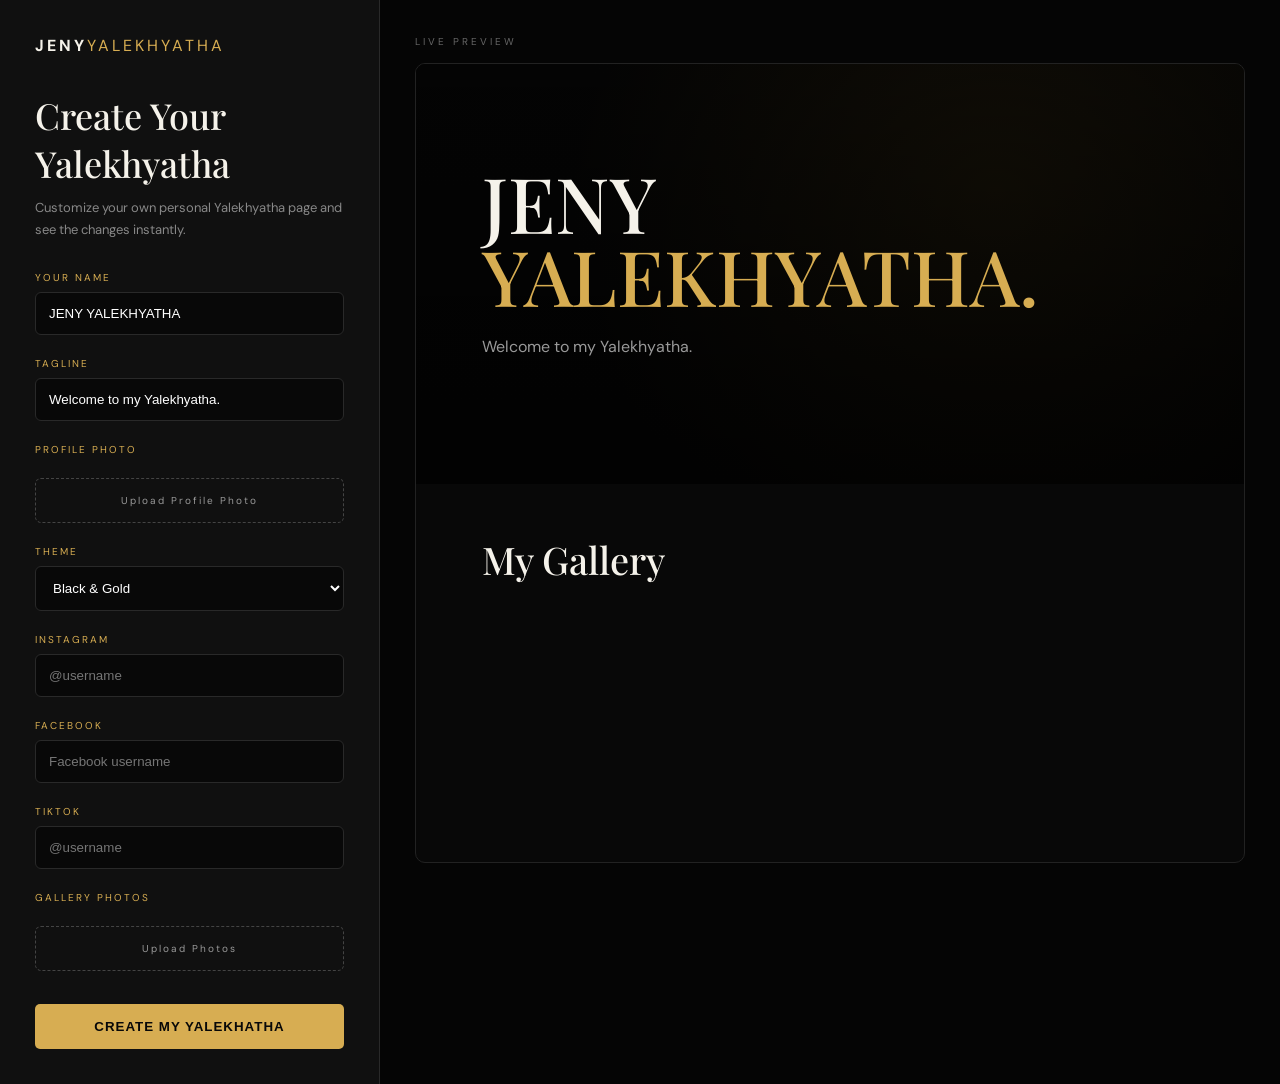
==== customizer.html @ cae32279 "Create customizer.html" ====
<!DOCTYPE html>
<html lang="en">
<head>
<meta charset="UTF-8">
<meta name="viewport" content="width=device-width, initial-scale=1.0">

<title>Yalekhyatha Customizer</title>

<style>
@import url('https://fonts.googleapis.com/css2?family=DM+Sans:wght@400;500;700&family=Playfair+Display:wght@500;600&display=swap');

* {
    box-sizing: border-box;
    margin: 0;
    padding: 0;
}

body {
    background: #080808;
    color: #f5f2ea;
    font-family: "DM Sans", sans-serif;
}

.app {
    display: grid;
    grid-template-columns: 380px 1fr;
    min-height: 100vh;
}

/* =========================
   CUSTOMIZER
========================= */

.controls {
    background: #101010;
    border-right: 1px solid #292929;
    padding: 35px;
    overflow-y: auto;
}

.logo {
    font-weight: 700;
    letter-spacing: 3px;
    margin-bottom: 35px;
}

.logo span {
    color: #d7ad52;
    font-weight: 400;
}

h1 {
    font: 500 36px "Playfair Display", serif;
    margin-bottom: 10px;
}

.subtitle {
    color: #888;
    font-size: 13px;
    line-height: 1.7;
    margin-bottom: 30px;
}

label {
    display: block;
    color: #d7ad52;
    font-size: 10px;
    letter-spacing: 2px;
    margin-bottom: 8px;
    margin-top: 22px;
}

input,
select {
    width: 100%;
    padding: 13px;
    background: #080808;
    border: 1px solid #292929;
    color: white;
    border-radius: 6px;
    outline: none;
}

input:focus,
select:focus {
    border-color: #d7ad52;
}

.upload {
    display: block;
    border: 1px dashed #444;
    padding: 15px;
    text-align: center;
    color: #999;
    cursor: pointer;
    border-radius: 6px;
    transition: .2s;
}

.upload:hover {
    border-color: #d7ad52;
    color: #d7ad52;
}

input[type="file"] {
    display: none;
}

button {
    width: 100%;
    margin-top: 25px;
    padding: 15px;
    border: 0;
    background: #d7ad52;
    color: #080808;
    font-weight: 700;
    letter-spacing: 1px;
    cursor: pointer;
    border-radius: 5px;
    transition: .2s;
}

button:hover {
    background: #f2d68e;
    transform: translateY(-2px);
}

/* =========================
   PREVIEW
========================= */

.preview-area {
    padding: 35px;
    background: #050505;
}

.preview-label {
    color: #666;
    font-size: 10px;
    letter-spacing: 3px;
    margin-bottom: 15px;
}

.preview {
    min-height: calc(100vh - 100px);
    border: 1px solid #222;
    border-radius: 10px;
    overflow: hidden;
    background: #080808;
}

.preview-hero {
    min-height: 420px;
    padding: 70px 8%;
    display: flex;
    flex-direction: column;
    justify-content: center;
    background:
        linear-gradient(rgba(0,0,0,.55),rgba(0,0,0,.8)),
        radial-gradient(circle at 70% 30%, #241d0d, #080808 65%);
}

.profile {
    width: 90px;
    height: 90px;
    border-radius: 50%;
    object-fit: cover;
    border: 2px solid #d7ad52;
    margin-bottom: 25px;
    display: none;
}

.preview-hero h2 {
    font: 500 clamp(45px,6vw,80px)/.95 "Playfair Display", serif;
}

.preview-hero h2 span {
    color: #d7ad52;
}

.preview-hero p {
    color: #999;
    margin: 25px 0;
}

.socials {
    display: flex;
    gap: 10px;
    flex-wrap: wrap;
}

.socials a {
    padding: 11px 17px;
    background: #d7ad52;
    color: #080808;
    text-decoration: none;
    font-size: 11px;
    font-weight: 700;
}

.gallery {
    padding: 50px 8%;
}

.gallery h3 {
    font: 500 38px "Playfair Display", serif;
    margin-bottom: 25px;
}

.photos {
    display: grid;
    grid-template-columns: repeat(3,1fr);
    gap: 12px;
}

.photos img {
    width: 100%;
    height: 220px;
    object-fit: cover;
    border-radius: 4px;
}

/* =========================
   MOBILE
========================= */

@media(max-width:850px) {

    .app {
        grid-template-columns: 1fr;
    }

    .controls {
        border-right: 0;
        border-bottom: 1px solid #292929;
    }

    .preview-area {
        padding: 15px;
    }

    .preview {
        min-height: 600px;
    }

    .photos {
        grid-template-columns: 1fr 1fr;
    }
}
</style>
</head>

<body>

<div class="app">

<!-- =========================
     CONTROLS
========================= -->

<section class="controls">

    <div class="logo">
        JENY<span>YALEKHYATHA</span>
    </div>

    <h1>Create Your Yalekhyatha</h1>

    <p class="subtitle">
        Customize your own personal Yalekhyatha page
        and see the changes instantly.
    </p>

    <label>YOUR NAME</label>
    <input
        id="nameInput"
        type="text"
        placeholder="Your Name"
        value="JENY YALEKHYATHA"
    >

    <label>TAGLINE</label>
    <input
        id="taglineInput"
        type="text"
        placeholder="Your tagline"
        value="Welcome to my Yalekhyatha."
    >

    <label>PROFILE PHOTO</label>

    <label class="upload">
        Upload Profile Photo
        <input
            id="profileInput"
            type="file"
            accept="image/*"
        >
    </label>

    <label>THEME</label>

    <select id="themeInput">
        <option value="gold">Black & Gold</option>
        <option value="blue">Black & Blue</option>
        <option value="red">Black & Red</option>
        <option value="purple">Black & Purple</option>
        <option value="green">Black & Green</option>
    </select>

    <label>INSTAGRAM</label>
    <input
        id="instagramInput"
        type="text"
        placeholder="@username"
    >

    <label>FACEBOOK</label>
    <input
        id="facebookInput"
        type="text"
        placeholder="Facebook username"
    >

    <label>TIKTOK</label>
    <input
        id="tiktokInput"
        type="text"
        placeholder="@username"
    >

    <label>GALLERY PHOTOS</label>

    <label class="upload">
        Upload Photos
        <input
            id="galleryInput"
            type="file"
            accept="image/*"
            multiple
        >
    </label>

    <button onclick="downloadPage()">
        CREATE MY YALEKHATHA
    </button>

</section>


<!-- =========================
     PREVIEW
========================= -->

<section class="preview-area">

    <div class="preview-label">
        LIVE PREVIEW
    </div>

    <div class="preview">

        <div class="preview-hero">

            <img
                id="profilePreview"
                class="profile"
                src=""
                alt=""
            >

            <h2 id="namePreview">
                JENY <span>YALEKHATHA.</span>
            </h2>

            <p id="taglinePreview">
                Welcome to my Yalekhyatha.
            </p>

            <div class="socials" id="socialPreview"></div>

        </div>

        <div class="gallery">

            <h3>My Gallery</h3>

            <div
                class="photos"
                id="galleryPreview"
            ></div>

        </div>

    </div>

</section>

</div>


<script>

const nameInput =
    document.getElementById("nameInput");

const taglineInput =
    document.getElementById("taglineInput");

const themeInput =
    document.getElementById("themeInput");

const instagramInput =
    document.getElementById("instagramInput");

const facebookInput =
    document.getElementById("facebookInput");

const tiktokInput =
    document.getElementById("tiktokInput");

const profileInput =
    document.getElementById("profileInput");

const galleryInput =
    document.getElementById("galleryInput");

const namePreview =
    document.getElementById("namePreview");

const taglinePreview =
    document.getElementById("taglinePreview");

const socialPreview =
    document.getElementById("socialPreview");

const profilePreview =
    document.getElementById("profilePreview");

const galleryPreview =
    document.getElementById("galleryPreview");


/* =========================
   LIVE TEXT
========================= */

nameInput.addEventListener("input", updatePreview);
taglineInput.addEventListener("input", updatePreview);
instagramInput.addEventListener("input", updatePreview);
facebookInput.addEventListener("input", updatePreview);
tiktokInput.addEventListener("input", updatePreview);
themeInput.addEventListener("change", updatePreview);


function updatePreview() {

    const name =
        nameInput.value || "YOUR NAME";

    const words =
        name.trim().split(" ");

    if (words.length > 1) {

        const first =
            words.slice(0,-1).join(" ");

        const last =
            words[words.length - 1];

        namePreview.innerHTML =
            first + " <span>" +
            last +
            ".</span>";

    } else {

        namePreview.innerHTML =
            name + "<span>.</span>";
    }

    taglinePreview.textContent =
        taglineInput.value;

    updateSocials();

    updateTheme();
}


/* =========================
   SOCIAL LINKS
========================= */

function updateSocials() {

    socialPreview.innerHTML = "";

    if (instagramInput.value) {

        socialPreview.innerHTML +=
            `<a href="#">
                Instagram
            </a>`;
    }

    if (facebookInput.value) {

        socialPreview.innerHTML +=
            `<a href="#">
                Facebook
            </a>`;
    }

    if (tiktokInput.value) {

        socialPreview.innerHTML +=
            `<a href="#">
                TikTok
            </a>`;
    }
}


/* =========================
   PROFILE IMAGE
========================= */

profileInput.addEventListener("change", function() {

    const file = this.files[0];

    if (!file) return;

    const reader =
        new FileReader();

    reader.onload = function(e) {

        profilePreview.src =
            e.target.result;

        profilePreview.style.display =
            "block";
    };

    reader.readAsDataURL(file);

});


/* =========================
   GALLERY
========================= */

galleryInput.addEventListener("change", function() {

    galleryPreview.innerHTML = "";

    const files =
        Array.from(this.files);

    files.forEach(file => {

        const reader =
            new FileReader();

        reader.onload = function(e) {

            const img =
                document.createElement("img");

            img.src =
                e.target.result;

            galleryPreview.appendChild(img);
        };

        reader.readAsDataURL(file);

    });

});


/* =========================
   THEMES
========================= */

function updateTheme() {

    const theme =
        themeInput.value;

    let color = "#d7ad52";

    if (theme === "blue")
        color = "#5ab7ff";

    if (theme === "red")
        color = "#ff5555";

    if (theme === "purple")
        color = "#b66cff";

    if (theme === "green")
        color = "#64c77b";

    document.documentElement.style
        .setProperty("--theme", color);

    document.querySelectorAll(
        ".preview-hero h2 span, .preview-hero .socials a"
    ).forEach(el => {

        if (el.tagName === "SPAN")
            el.style.color = color;

        else
            el.style.background = color;

    });

    profilePreview.style.borderColor =
        color;
}


/* =========================
   DOWNLOAD
========================= */

function downloadPage() {

    const name =
        nameInput.value || "My Yalekhyatha";

    const html = `
<!DOCTYPE html>

<html>

<head>

<meta charset="UTF-8">

<meta name="viewport"
content="width=device-width, initial-scale=1.0">

<title>${name}</title>

<style>

body {
    margin:0;
    background:#080808;
    color:#f5f2ea;
    font-family:Arial,sans-serif;
}

.hero {
    min-height:70vh;
    padding:10%;
    display:flex;
    flex-direction:column;
    justify-content:center;
}

h1 {
    font-size:70px;
}

span {
    color:#d7ad52;
}

.gallery {
    padding:10%;
}

img {
    max-width:100%;
}

</style>

</head>

<body>

<section class="hero">

<h1>
${name}
</h1>

<p>
${taglineInput.value}
</p>

</section>

<section class="gallery">

<h2>
My Gallery
</h2>

</section>

</body>

</html>
`;

    const blob =
        new Blob(
            [html],
            {type:"text/html"}
        );

    const url =
        URL.createObjectURL(blob);

    const a =
        document.createElement("a");

    a.href = url;

    a.download =
        "my-yalekhyatha.html";

    a.click();

    URL.revokeObjectURL(url);
}


/* INITIAL */

updatePreview();

</script>

</body>
</html>
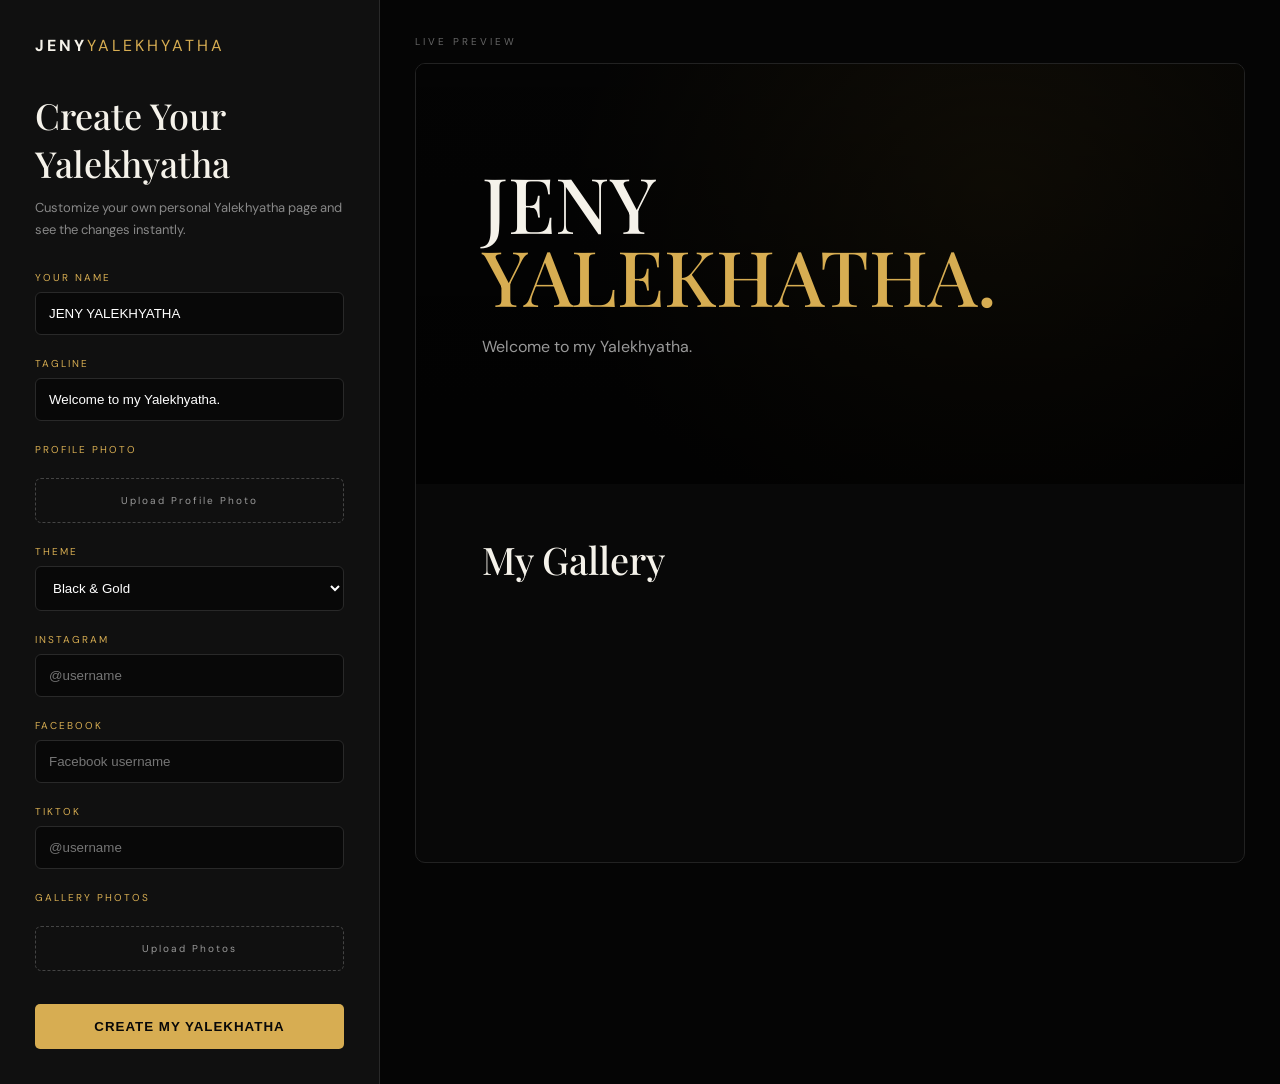
==== commit 6be9b3d7: "Fix themeInput select element syntax" ====
--- a/customizer.html
+++ b/customizer.html
@@ -300,7 +300,7 @@
 
     <label>THEME</label>
 
-    <select id="themeInput">
+    <select id="themeInput (option)">
         <option value="gold">Black & Gold</option>
         <option value="blue">Black & Blue</option>
         <option value="red">Black & Red</option>
@@ -744,4 +744,4 @@
 </script>
 
 </body>
-</html>+</html>
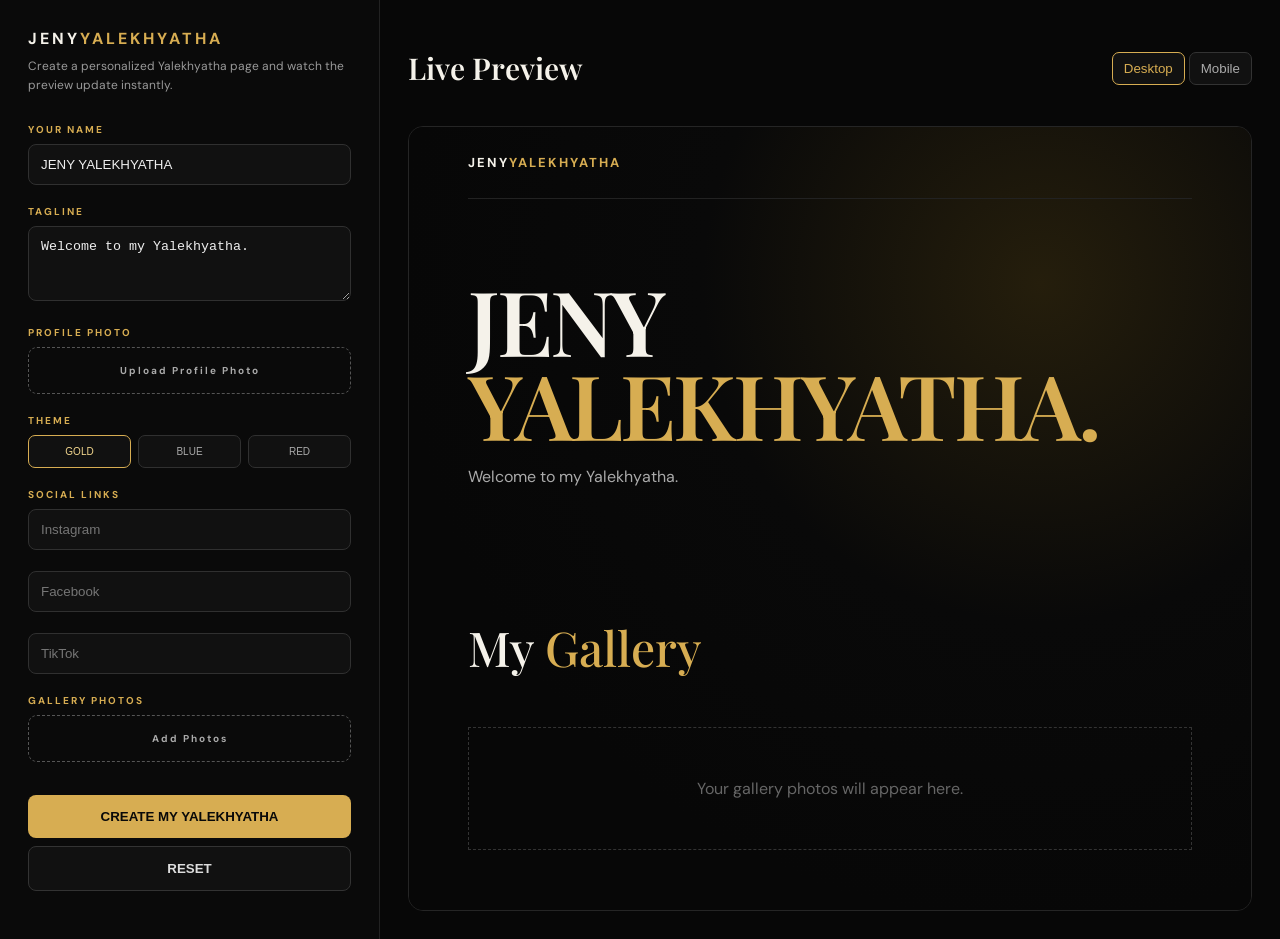
==== commit c1f287ab: "Refactor customizer.html for improved structure" ====
--- a/customizer.html
+++ b/customizer.html
@@ -1,747 +1,25 @@
-<!DOCTYPE html>
+<!doctype html>
 <html lang="en">
 <head>
-<meta charset="UTF-8">
-<meta name="viewport" content="width=device-width, initial-scale=1.0">
-
-<title>Yalekhyatha Customizer</title>
-
+<meta charset="utf-8"><meta name="viewport" content="width=device-width,initial-scale=1">
+<title>Yalekhyatha Creator</title>
 <style>
-@import url('https://fonts.googleapis.com/css2?family=DM+Sans:wght@400;500;700&family=Playfair+Display:wght@500;600&display=swap');
-
-* {
-    box-sizing: border-box;
-    margin: 0;
-    padding: 0;
-}
-
-body {
-    background: #080808;
-    color: #f5f2ea;
-    font-family: "DM Sans", sans-serif;
-}
-
-.app {
-    display: grid;
-    grid-template-columns: 380px 1fr;
-    min-height: 100vh;
-}
-
-/* =========================
-   CUSTOMIZER
-========================= */
-
-.controls {
-    background: #101010;
-    border-right: 1px solid #292929;
-    padding: 35px;
-    overflow-y: auto;
-}
-
-.logo {
-    font-weight: 700;
-    letter-spacing: 3px;
-    margin-bottom: 35px;
-}
-
-.logo span {
-    color: #d7ad52;
-    font-weight: 400;
-}
-
-h1 {
-    font: 500 36px "Playfair Display", serif;
-    margin-bottom: 10px;
-}
-
-.subtitle {
-    color: #888;
-    font-size: 13px;
-    line-height: 1.7;
-    margin-bottom: 30px;
-}
-
-label {
-    display: block;
-    color: #d7ad52;
-    font-size: 10px;
-    letter-spacing: 2px;
-    margin-bottom: 8px;
-    margin-top: 22px;
-}
-
-input,
-select {
-    width: 100%;
-    padding: 13px;
-    background: #080808;
-    border: 1px solid #292929;
-    color: white;
-    border-radius: 6px;
-    outline: none;
-}
-
-input:focus,
-select:focus {
-    border-color: #d7ad52;
-}
-
-.upload {
-    display: block;
-    border: 1px dashed #444;
-    padding: 15px;
-    text-align: center;
-    color: #999;
-    cursor: pointer;
-    border-radius: 6px;
-    transition: .2s;
-}
-
-.upload:hover {
-    border-color: #d7ad52;
-    color: #d7ad52;
-}
-
-input[type="file"] {
-    display: none;
-}
-
-button {
-    width: 100%;
-    margin-top: 25px;
-    padding: 15px;
-    border: 0;
-    background: #d7ad52;
-    color: #080808;
-    font-weight: 700;
-    letter-spacing: 1px;
-    cursor: pointer;
-    border-radius: 5px;
-    transition: .2s;
-}
-
-button:hover {
-    background: #f2d68e;
-    transform: translateY(-2px);
-}
-
-/* =========================
-   PREVIEW
-========================= */
-
-.preview-area {
-    padding: 35px;
-    background: #050505;
-}
-
-.preview-label {
-    color: #666;
-    font-size: 10px;
-    letter-spacing: 3px;
-    margin-bottom: 15px;
-}
-
-.preview {
-    min-height: calc(100vh - 100px);
-    border: 1px solid #222;
-    border-radius: 10px;
-    overflow: hidden;
-    background: #080808;
-}
-
-.preview-hero {
-    min-height: 420px;
-    padding: 70px 8%;
-    display: flex;
-    flex-direction: column;
-    justify-content: center;
-    background:
-        linear-gradient(rgba(0,0,0,.55),rgba(0,0,0,.8)),
-        radial-gradient(circle at 70% 30%, #241d0d, #080808 65%);
-}
-
-.profile {
-    width: 90px;
-    height: 90px;
-    border-radius: 50%;
-    object-fit: cover;
-    border: 2px solid #d7ad52;
-    margin-bottom: 25px;
-    display: none;
-}
-
-.preview-hero h2 {
-    font: 500 clamp(45px,6vw,80px)/.95 "Playfair Display", serif;
-}
-
-.preview-hero h2 span {
-    color: #d7ad52;
-}
-
-.preview-hero p {
-    color: #999;
-    margin: 25px 0;
-}
-
-.socials {
-    display: flex;
-    gap: 10px;
-    flex-wrap: wrap;
-}
-
-.socials a {
-    padding: 11px 17px;
-    background: #d7ad52;
-    color: #080808;
-    text-decoration: none;
-    font-size: 11px;
-    font-weight: 700;
-}
-
-.gallery {
-    padding: 50px 8%;
-}
-
-.gallery h3 {
-    font: 500 38px "Playfair Display", serif;
-    margin-bottom: 25px;
-}
-
-.photos {
-    display: grid;
-    grid-template-columns: repeat(3,1fr);
-    gap: 12px;
-}
-
-.photos img {
-    width: 100%;
-    height: 220px;
-    object-fit: cover;
-    border-radius: 4px;
-}
-
-/* =========================
-   MOBILE
-========================= */
-
-@media(max-width:850px) {
-
-    .app {
-        grid-template-columns: 1fr;
-    }
-
-    .controls {
-        border-right: 0;
-        border-bottom: 1px solid #292929;
-    }
-
-    .preview-area {
-        padding: 15px;
-    }
-
-    .preview {
-        min-height: 600px;
-    }
-
-    .photos {
-        grid-template-columns: 1fr 1fr;
-    }
-}
-</style>
-</head>
-
-<body>
-
-<div class="app">
-
-<!-- =========================
-     CONTROLS
-========================= -->
-
-<section class="controls">
-
-    <div class="logo">
-        JENY<span>YALEKHYATHA</span>
-    </div>
-
-    <h1>Create Your Yalekhyatha</h1>
-
-    <p class="subtitle">
-        Customize your own personal Yalekhyatha page
-        and see the changes instantly.
-    </p>
-
-    <label>YOUR NAME</label>
-    <input
-        id="nameInput"
-        type="text"
-        placeholder="Your Name"
-        value="JENY YALEKHYATHA"
-    >
-
-    <label>TAGLINE</label>
-    <input
-        id="taglineInput"
-        type="text"
-        placeholder="Your tagline"
-        value="Welcome to my Yalekhyatha."
-    >
-
-    <label>PROFILE PHOTO</label>
-
-    <label class="upload">
-        Upload Profile Photo
-        <input
-            id="profileInput"
-            type="file"
-            accept="image/*"
-        >
-    </label>
-
-    <label>THEME</label>
-
-    <select id="themeInput (option)">
-        <option value="gold">Black & Gold</option>
-        <option value="blue">Black & Blue</option>
-        <option value="red">Black & Red</option>
-        <option value="purple">Black & Purple</option>
-        <option value="green">Black & Green</option>
-    </select>
-
-    <label>INSTAGRAM</label>
-    <input
-        id="instagramInput"
-        type="text"
-        placeholder="@username"
-    >
-
-    <label>FACEBOOK</label>
-    <input
-        id="facebookInput"
-        type="text"
-        placeholder="Facebook username"
-    >
-
-    <label>TIKTOK</label>
-    <input
-        id="tiktokInput"
-        type="text"
-        placeholder="@username"
-    >
-
-    <label>GALLERY PHOTOS</label>
-
-    <label class="upload">
-        Upload Photos
-        <input
-            id="galleryInput"
-            type="file"
-            accept="image/*"
-            multiple
-        >
-    </label>
-
-    <button onclick="downloadPage()">
-        CREATE MY YALEKHATHA
-    </button>
-
-</section>
-
-
-<!-- =========================
-     PREVIEW
-========================= -->
-
-<section class="preview-area">
-
-    <div class="preview-label">
-        LIVE PREVIEW
-    </div>
-
-    <div class="preview">
-
-        <div class="preview-hero">
-
-            <img
-                id="profilePreview"
-                class="profile"
-                src=""
-                alt=""
-            >
-
-            <h2 id="namePreview">
-                JENY <span>YALEKHATHA.</span>
-            </h2>
-
-            <p id="taglinePreview">
-                Welcome to my Yalekhyatha.
-            </p>
-
-            <div class="socials" id="socialPreview"></div>
-
-        </div>
-
-        <div class="gallery">
-
-            <h3>My Gallery</h3>
-
-            <div
-                class="photos"
-                id="galleryPreview"
-            ></div>
-
-        </div>
-
-    </div>
-
-</section>
-
-</div>
-
-
+@import url('https://fonts.googleapis.com/css2?family=DM+Sans:wght@400;500;700&family=Playfair+Display:wght@500;600;700&display=swap');
+:root{--bg:#070707;--panel:#101010;--line:#292929;--gold:#d7ad52;--gold2:#f2d68e;--text:#f5f2ea;--muted:#999}
+*{box-sizing:border-box}body{margin:0;background:var(--bg);color:var(--text);font-family:DM Sans,sans-serif}.app{min-height:100vh;display:grid;grid-template-columns:380px 1fr}.controls{padding:28px;background:#0a0a0a;border-right:1px solid #222;overflow:auto}.brand{font-weight:700;letter-spacing:3px}.brand span{color:var(--gold)}.sub{color:var(--muted);font-size:12px;line-height:1.6;margin:8px 0 28px}.group{margin:0 0 20px}label{display:block;color:var(--gold);font-size:10px;font-weight:700;letter-spacing:2px;margin-bottom:8px}input,textarea{width:100%;padding:12px;border:1px solid #303030;border-radius:8px;background:#111;color:#eee;outline:0}textarea{min-height:75px;resize:vertical}input:focus,textarea:focus{border-color:var(--gold)}.upload{border:1px dashed #555;border-radius:9px;padding:16px;text-align:center;color:#aaa;cursor:pointer}.upload input{display:none}.themes{display:grid;grid-template-columns:repeat(3,1fr);gap:7px}.theme{padding:10px 5px;border:1px solid #303030;background:#111;color:#aaa;border-radius:7px;font-size:10px}.theme.active{border-color:var(--gold);color:var(--gold2)}.thumbs{display:grid;grid-template-columns:repeat(3,1fr);gap:7px;margin-top:8px}.thumb{height:75px;position:relative}.thumb img{width:100%;height:100%;object-fit:cover;border-radius:6px}.thumb button{position:absolute;right:3px;top:3px;border:0;border-radius:50%;background:#000d;color:#fff;width:22px;height:22px}.primary,.secondary{width:100%;padding:14px;border-radius:8px;font-weight:700;cursor:pointer}.primary{border:0;background:var(--gold);color:#090909}.secondary{margin-top:8px;border:1px solid #333;background:#111;color:#ddd}.actions{margin-top:25px}.workspace{padding:28px;overflow:auto}.top{display:flex;justify-content:space-between;align-items:center;margin-bottom:18px}.top h1{font:600 30px 'Playfair Display',serif}.mode button{border:1px solid #333;background:#111;color:#aaa;padding:8px 11px;border-radius:7px}.mode .active{border-color:var(--gold);color:var(--gold)}.shell{max-width:1100px;margin:auto;border:1px solid #252525;border-radius:15px;overflow:hidden}.preview{min-height:720px;padding:0 7% 60px;background:radial-gradient(circle at 75% 20%,#251e0c,#090909 38%,#070707 72%)}.nav{height:72px;border-bottom:1px solid #222;display:flex;align-items:center;font-size:13px;font-weight:700;letter-spacing:2px}.nav span{color:var(--gold)}.hero{padding:80px 0 60px}.avatar{width:86px;height:86px;border-radius:50%;object-fit:cover;border:1px solid var(--gold);display:none;margin-bottom:22px}.hero h2{font:600 clamp(48px,8vw,90px)/.93 'Playfair Display',serif;margin:0;letter-spacing:-3px}.hero h2 span,.galleryTitle span{color:var(--gold)}.tag{color:#aaa;max-width:560px;line-height:1.8}.socials{display:flex;gap:8px;flex-wrap:wrap}.socials a{background:var(--gold);color:#090909;padding:11px 16px;text-decoration:none;font-size:11px;font-weight:700}.galleryTitle{font:500 48px 'Playfair Display',serif}.gallery{display:grid;grid-template-columns:repeat(3,1fr);gap:10px}.gallery img{width:100%;height:190px;object-fit:cover}.empty{grid-column:1/-1;border:1px dashed #333;padding:50px;text-align:center;color:#666}@media(max-width:850px){.app{grid-template-columns:1fr}.controls{border-right:0;border-bottom:1px solid #222}.gallery{grid-template-columns:1fr 1fr}}@media(max-width:560px){.gallery{grid-template-columns:1fr}.gallery img{height:250px}.workspace{padding:15px}}
+</style></head>
+<body><div class="app"><aside class="controls"><div class="brand">JENY<span>YALEKHYATHA</span></div><p class="sub">Create a personalized Yalekhyatha page and watch the preview update instantly.</p>
+<div class="group"><label>YOUR NAME</label><input id="name" value="JENY YALEKHYATHA"></div>
+<div class="group"><label>TAGLINE</label><textarea id="tagline">Welcome to my Yalekhyatha.</textarea></div>
+<div class="group"><label>PROFILE PHOTO</label><label class="upload">Upload Profile Photo<input id="profile" type="file" accept="image/*"></label></div>
+<div class="group"><label>THEME</label><div class="themes"><button class="theme active" data-c="gold">GOLD</button><button class="theme" data-c="blue">BLUE</button><button class="theme" data-c="red">RED</button></div></div>
+<div class="group"><label>SOCIAL LINKS</label><input id="instagram" placeholder="Instagram"><br><br><input id="facebook" placeholder="Facebook"><br><br><input id="tiktok" placeholder="TikTok"></div>
+<div class="group"><label>GALLERY PHOTOS</label><label class="upload">Add Photos<input id="photos" type="file" accept="image/*" multiple></label><div class="thumbs" id="thumbs"></div></div>
+<div class="actions"><button class="primary" id="create">CREATE MY YALEKHYATHA</button><button class="secondary" id="reset">RESET</button></div></aside>
+<main class="workspace"><div class="top"><h1>Live Preview</h1><div class="mode"><button id="desk" class="active">Desktop</button> <button id="phone">Mobile</button></div></div><div class="shell" id="shell"><div class="preview" id="preview"><div class="nav" id="nav">JENY <span>YALEKHYATHA</span></div><section class="hero"><img id="avatar" class="avatar"><h2 id="title">JENY<br><span>YALEKHYATHA.</span></h2><p class="tag" id="tag">Welcome to my Yalekhyatha.</p><div class="socials" id="socials"></div></section><h3 class="galleryTitle">My <span>Gallery</span></h3><div class="gallery" id="gallery"><div class="empty">Your gallery photos will appear here.</div></div></div></div></main></div>
 <script>
-
-const nameInput =
-    document.getElementById("nameInput");
-
-const taglineInput =
-    document.getElementById("taglineInput");
-
-const themeInput =
-    document.getElementById("themeInput");
-
-const instagramInput =
-    document.getElementById("instagramInput");
-
-const facebookInput =
-    document.getElementById("facebookInput");
-
-const tiktokInput =
-    document.getElementById("tiktokInput");
-
-const profileInput =
-    document.getElementById("profileInput");
-
-const galleryInput =
-    document.getElementById("galleryInput");
-
-const namePreview =
-    document.getElementById("namePreview");
-
-const taglinePreview =
-    document.getElementById("taglinePreview");
-
-const socialPreview =
-    document.getElementById("socialPreview");
-
-const profilePreview =
-    document.getElementById("profilePreview");
-
-const galleryPreview =
-    document.getElementById("galleryPreview");
-
-
-/* =========================
-   LIVE TEXT
-========================= */
-
-nameInput.addEventListener("input", updatePreview);
-taglineInput.addEventListener("input", updatePreview);
-instagramInput.addEventListener("input", updatePreview);
-facebookInput.addEventListener("input", updatePreview);
-tiktokInput.addEventListener("input", updatePreview);
-themeInput.addEventListener("change", updatePreview);
-
-
-function updatePreview() {
-
-    const name =
-        nameInput.value || "YOUR NAME";
-
-    const words =
-        name.trim().split(" ");
-
-    if (words.length > 1) {
-
-        const first =
-            words.slice(0,-1).join(" ");
-
-        const last =
-            words[words.length - 1];
-
-        namePreview.innerHTML =
-            first + " <span>" +
-            last +
-            ".</span>";
-
-    } else {
-
-        namePreview.innerHTML =
-            name + "<span>.</span>";
-    }
-
-    taglinePreview.textContent =
-        taglineInput.value;
-
-    updateSocials();
-
-    updateTheme();
-}
-
-
-/* =========================
-   SOCIAL LINKS
-========================= */
-
-function updateSocials() {
-
-    socialPreview.innerHTML = "";
-
-    if (instagramInput.value) {
-
-        socialPreview.innerHTML +=
-            `<a href="#">
-                Instagram
-            </a>`;
-    }
-
-    if (facebookInput.value) {
-
-        socialPreview.innerHTML +=
-            `<a href="#">
-                Facebook
-            </a>`;
-    }
-
-    if (tiktokInput.value) {
-
-        socialPreview.innerHTML +=
-            `<a href="#">
-                TikTok
-            </a>`;
-    }
-}
-
-
-/* =========================
-   PROFILE IMAGE
-========================= */
-
-profileInput.addEventListener("change", function() {
-
-    const file = this.files[0];
-
-    if (!file) return;
-
-    const reader =
-        new FileReader();
-
-    reader.onload = function(e) {
-
-        profilePreview.src =
-            e.target.result;
-
-        profilePreview.style.display =
-            "block";
-    };
-
-    reader.readAsDataURL(file);
-
-});
-
-
-/* =========================
-   GALLERY
-========================= */
-
-galleryInput.addEventListener("change", function() {
-
-    galleryPreview.innerHTML = "";
-
-    const files =
-        Array.from(this.files);
-
-    files.forEach(file => {
-
-        const reader =
-            new FileReader();
-
-        reader.onload = function(e) {
-
-            const img =
-                document.createElement("img");
-
-            img.src =
-                e.target.result;
-
-            galleryPreview.appendChild(img);
-        };
-
-        reader.readAsDataURL(file);
-
-    });
-
-});
-
-
-/* =========================
-   THEMES
-========================= */
-
-function updateTheme() {
-
-    const theme =
-        themeInput.value;
-
-    let color = "#d7ad52";
-
-    if (theme === "blue")
-        color = "#5ab7ff";
-
-    if (theme === "red")
-        color = "#ff5555";
-
-    if (theme === "purple")
-        color = "#b66cff";
-
-    if (theme === "green")
-        color = "#64c77b";
-
-    document.documentElement.style
-        .setProperty("--theme", color);
-
-    document.querySelectorAll(
-        ".preview-hero h2 span, .preview-hero .socials a"
-    ).forEach(el => {
-
-        if (el.tagName === "SPAN")
-            el.style.color = color;
-
-        else
-            el.style.background = color;
-
-    });
-
-    profilePreview.style.borderColor =
-        color;
-}
-
-
-/* =========================
-   DOWNLOAD
-========================= */
-
-function downloadPage() {
-
-    const name =
-        nameInput.value || "My Yalekhyatha";
-
-    const html = `
-<!DOCTYPE html>
-
-<html>
-
-<head>
-
-<meta charset="UTF-8">
-
-<meta name="viewport"
-content="width=device-width, initial-scale=1.0">
-
-<title>${name}</title>
-
-<style>
-
-body {
-    margin:0;
-    background:#080808;
-    color:#f5f2ea;
-    font-family:Arial,sans-serif;
-}
-
-.hero {
-    min-height:70vh;
-    padding:10%;
-    display:flex;
-    flex-direction:column;
-    justify-content:center;
-}
-
-h1 {
-    font-size:70px;
-}
-
-span {
-    color:#d7ad52;
-}
-
-.gallery {
-    padding:10%;
-}
-
-img {
-    max-width:100%;
-}
-
-</style>
-
-</head>
-
-<body>
-
-<section class="hero">
-
-<h1>
-${name}
-</h1>
-
-<p>
-${taglineInput.value}
-</p>
-
-</section>
-
-<section class="gallery">
-
-<h2>
-My Gallery
-</h2>
-
-</section>
-
-</body>
-
-</html>
-`;
-
-    const blob =
-        new Blob(
-            [html],
-            {type:"text/html"}
-        );
-
-    const url =
-        URL.createObjectURL(blob);
-
-    const a =
-        document.createElement("a");
-
-    a.href = url;
-
-    a.download =
-        "my-yalekhyatha.html";
-
-    a.click();
-
-    URL.revokeObjectURL(url);
-}
-
-
-/* INITIAL */
-
-updatePreview();
-
-</script>
-
-</body>
-</html>
+const $=id=>document.getElementById(id);let profile='',photos=[],accent='#d7ad52',light='#f2d68e';
+function fileData(f,cb){const r=new FileReader();r.onload=()=>cb(r.result);r.readAsDataURL(f)}
+function render(){document.documentElement.style.setProperty('--gold',accent);document.documentElement.style.setProperty('--gold2',light);let n=($('name').value||'YOUR NAME').trim().split(/\s+/),first=n.shift()||'YOUR',last=n.join(' ')||'YALEKHYATHA';$('title').innerHTML=first+'<br><span>'+last+'.</span>';$('nav').innerHTML=first+' <span>'+last+'</span>';$('tag').textContent=$('tagline').value||'Welcome to my Yalekhyatha.';if(profile){$('avatar').src=profile;$('avatar').style.display='block'}else $('avatar').style.display='none';let links=[];[['instagram','Instagram'],['facebook','Facebook'],['tiktok','TikTok']].forEach(x=>{if($(x[0]).value.trim())links.push('<a href="#">'+x[1]+'</a>')});$('socials').innerHTML=links.join('');$('gallery').innerHTML=photos.length?photos.map(p=>'<img src="'+p+'">').join(''):'<div class="empty">Your gallery photos will appear here.</div>';$('thumbs').innerHTML=photos.map((p,i)=>'<div class="thumb"><img src="'+p+'"><button onclick="del('+i+')">×</button></div>').join('')}
+window.del=i=>{photos.splice(i,1);render()};['name','tagline','instagram','facebook','tiktok'].forEach(id=>$(id).addEventListener('input',render));$('profile').onchange=e=>{if(e.target.files[0])fileData(e.target.files[0],d=>{profile=d;render()})};$('photos').onchange=e=>{[...e.target.files].forEach(f=>fileData(f,d=>{photos.push(d);render()}));e.target.value=''};document.querySelectorAll('.theme').forEach(b=>b.onclick=()=>{document.querySelectorAll('.theme').forEach(x=>x.classList.remove('active'));b.classList.add('active');let c=b.dataset.c;accent=c==='blue'?'#65aef5':c==='red'?'#d85b5b':'#d7ad52';light=c==='blue'?'#a8d4ff':c==='red'?'#ff9b9b':'#f2d68e';render()});$('phone').onclick=()=>{$('shell').style.maxWidth='390px';$('phone').classList.add('active');$('desk').classList.remove('active')};$('desk').onclick=()=>{$('shell').style.maxWidth='1100px';$('desk').classList.add('active');$('phone').classList.remove('active')};$('reset').onclick=()=>{location.reload()};$('create').onclick=()=>{let name=$('name').value||'Yalekhyatha',html='<!doctype html><html><head><meta name="viewport" content="width=device-width,initial-scale=1"><title>'+name+'</title><style>body{margin:0;background:#070707;color:#f5f2ea;font-family:Arial,sans-serif}main{min-height:100vh;padding:0 8% 60px;background:radial-gradient(circle at 75% 20%,#251e0c,#090909 40%,#070707 75%)}nav{height:75px;border-bottom:1px solid #222;display:flex;align-items:center;font-weight:700;letter-spacing:2px}nav span,h1 span,h2 span{color:'+accent+'}.hero{padding:85px 0 65px}h1{font:600 clamp(50px,9vw,105px)/.93 Georgia,serif;letter-spacing:-3px}p{color:#aaa;line-height:1.8;max-width:600px}.socials{display:flex;gap:8px}.socials a{background:'+accent+';color:#080808;padding:12px 17px;text-decoration:none;font-weight:700;font-size:12px}.avatar{width:90px;height:90px;border-radius:50%;object-fit:cover;border:1px solid '+accent+'}h2{font:500 55px Georgia,serif}.gallery{display:grid;grid-template-columns:repeat(3,1fr);gap:12px}.gallery img{width:100%;height:250px;object-fit:cover}@media(max-width:700px){.gallery{grid-template-columns:1fr}.gallery img{height:300px}}</style></head><body><main><nav>'+name+'</nav><section class="hero">'+(profile?'<img class="avatar" src="'+profile+'">':'')+'<h1>'+name.replace(/\s+/,'<br><span>')+'</span></h1><p>'+($('tagline').value||'Welcome to my Yalekhyatha.')+'</p><div class="socials">'+$('socials').innerHTML+'</div></section><h2>My <span>Gallery</span></h2><div class="gallery">'+photos.map(p=>'<img src="'+p+'">').join('')+'</div></main></body></html>';let a=document.createElement('a');a.href=URL.createObjectURL(new Blob([html],{type:'text/html'}));a.download=name.toLowerCase().replace(/[^a-z0-9]+/g,'-')+'.html';a.click()};render();
+</script></body></html>
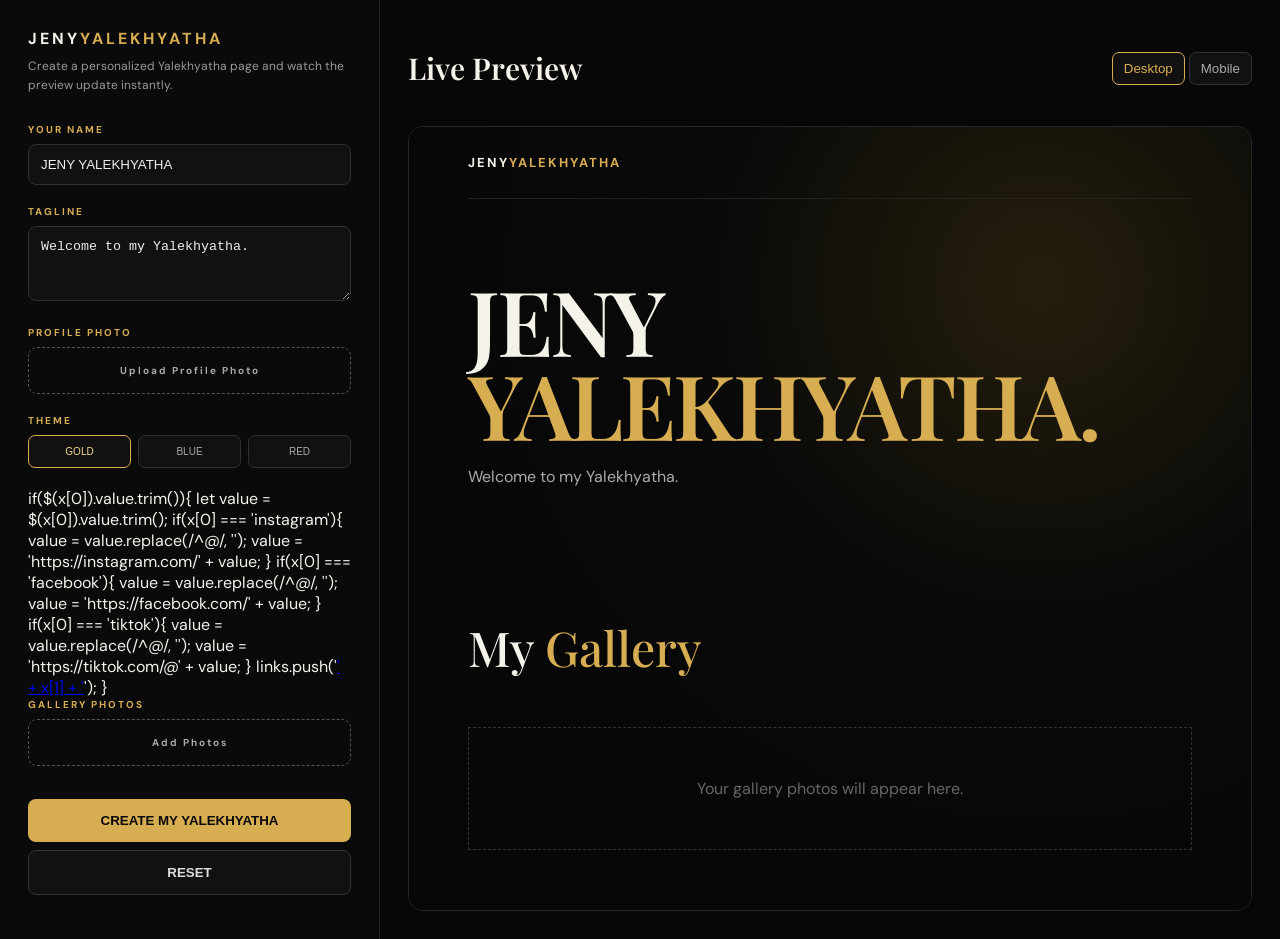
==== commit 6f83aa59: "Update customizer.html" ====
--- a/customizer.html
+++ b/customizer.html
@@ -13,7 +13,26 @@
 <div class="group"><label>TAGLINE</label><textarea id="tagline">Welcome to my Yalekhyatha.</textarea></div>
 <div class="group"><label>PROFILE PHOTO</label><label class="upload">Upload Profile Photo<input id="profile" type="file" accept="image/*"></label></div>
 <div class="group"><label>THEME</label><div class="themes"><button class="theme active" data-c="gold">GOLD</button><button class="theme" data-c="blue">BLUE</button><button class="theme" data-c="red">RED</button></div></div>
-<div class="group"><label>SOCIAL LINKS</label><input id="instagram" placeholder="Instagram"><br><br><input id="facebook" placeholder="Facebook"><br><br><input id="tiktok" placeholder="TikTok"></div>
+if($(x[0]).value.trim()){
+    let value = $(x[0]).value.trim();
+
+    if(x[0] === 'instagram'){
+        value = value.replace(/^@/, '');
+        value = 'https://instagram.com/' + value;
+    }
+
+    if(x[0] === 'facebook'){
+        value = value.replace(/^@/, '');
+        value = 'https://facebook.com/' + value;
+    }
+
+    if(x[0] === 'tiktok'){
+        value = value.replace(/^@/, '');
+        value = 'https://tiktok.com/@' + value;
+    }
+
+    links.push('<a href="' + value + '" target="_blank" rel="noopener">' + x[1] + '</a>');
+}
 <div class="group"><label>GALLERY PHOTOS</label><label class="upload">Add Photos<input id="photos" type="file" accept="image/*" multiple></label><div class="thumbs" id="thumbs"></div></div>
 <div class="actions"><button class="primary" id="create">CREATE MY YALEKHYATHA</button><button class="secondary" id="reset">RESET</button></div></aside>
 <main class="workspace"><div class="top"><h1>Live Preview</h1><div class="mode"><button id="desk" class="active">Desktop</button> <button id="phone">Mobile</button></div></div><div class="shell" id="shell"><div class="preview" id="preview"><div class="nav" id="nav">JENY <span>YALEKHYATHA</span></div><section class="hero"><img id="avatar" class="avatar"><h2 id="title">JENY<br><span>YALEKHYATHA.</span></h2><p class="tag" id="tag">Welcome to my Yalekhyatha.</p><div class="socials" id="socials"></div></section><h3 class="galleryTitle">My <span>Gallery</span></h3><div class="gallery" id="gallery"><div class="empty">Your gallery photos will appear here.</div></div></div></div></main></div>
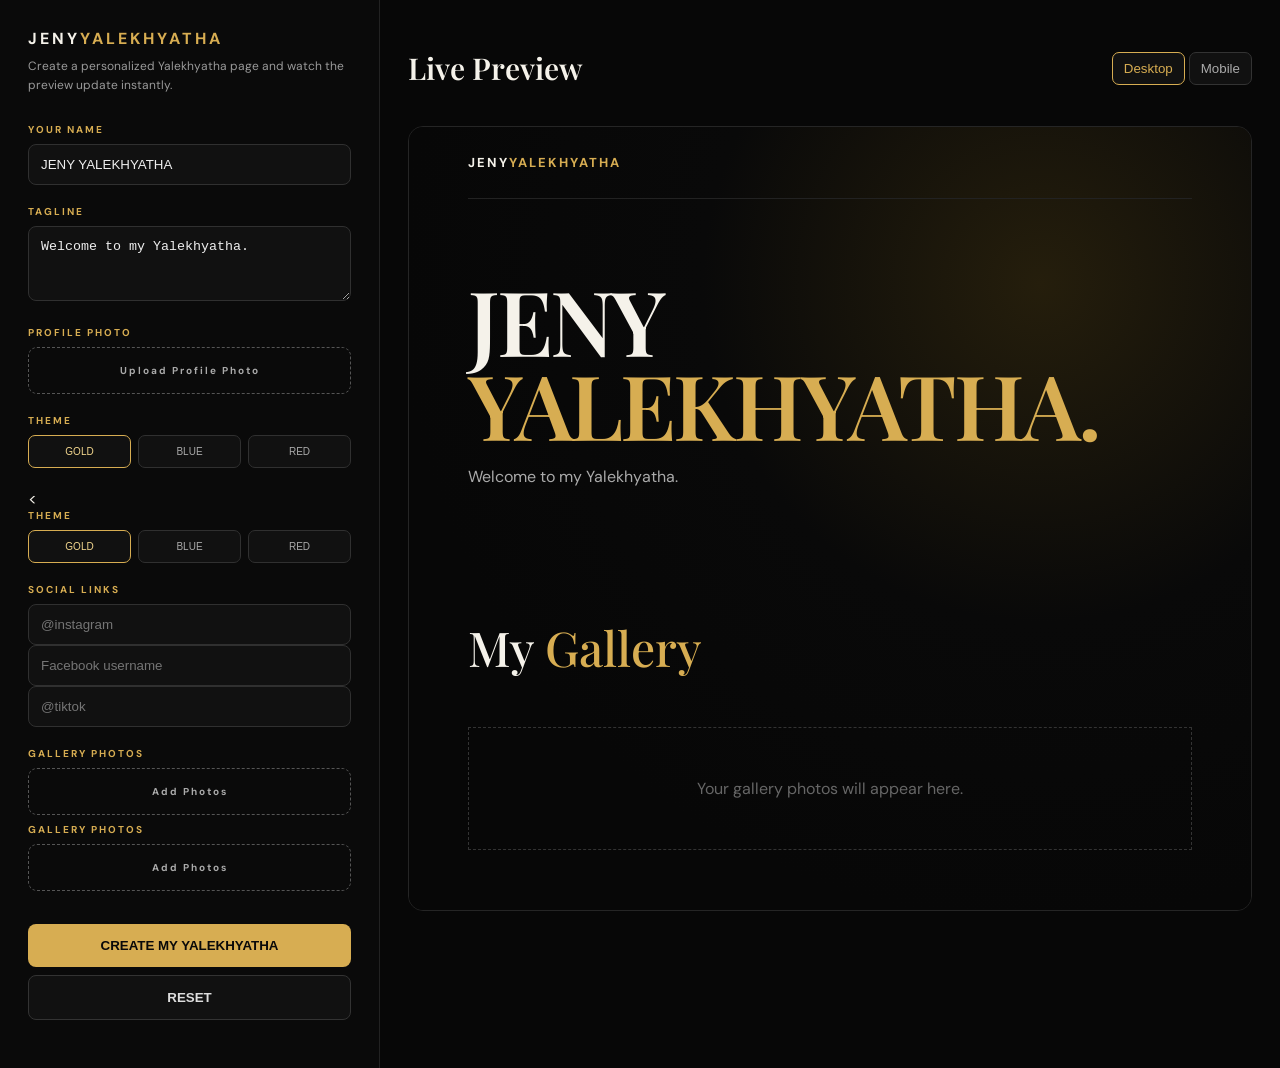
==== commit 381634e9: "Update customizer with social links and gallery section" ====
--- a/customizer.html
+++ b/customizer.html
@@ -13,26 +13,29 @@
 <div class="group"><label>TAGLINE</label><textarea id="tagline">Welcome to my Yalekhyatha.</textarea></div>
 <div class="group"><label>PROFILE PHOTO</label><label class="upload">Upload Profile Photo<input id="profile" type="file" accept="image/*"></label></div>
 <div class="group"><label>THEME</label><div class="themes"><button class="theme active" data-c="gold">GOLD</button><button class="theme" data-c="blue">BLUE</button><button class="theme" data-c="red">RED</button></div></div>
-if($(x[0]).value.trim()){
-    let value = $(x[0]).value.trim();
+<<div class="group"><label>THEME</label>
+<div class="themes">
+<button class="theme active" data-c="gold">GOLD</button>
+<button class="theme" data-c="blue">BLUE</button>
+<button class="theme" data-c="red">RED</button>
+</div>
+</div>
 
-    if(x[0] === 'instagram'){
-        value = value.replace(/^@/, '');
-        value = 'https://instagram.com/' + value;
-    }
+<div class="group">
+<label>SOCIAL LINKS</label>
 
-    if(x[0] === 'facebook'){
-        value = value.replace(/^@/, '');
-        value = 'https://facebook.com/' + value;
-    }
+<input id="instagram" placeholder="@instagram">
+<input id="facebook" placeholder="Facebook username">
+<input id="tiktok" placeholder="@tiktok">
 
-    if(x[0] === 'tiktok'){
-        value = value.replace(/^@/, '');
-        value = 'https://tiktok.com/@' + value;
-    }
+</div>
 
-    links.push('<a href="' + value + '" target="_blank" rel="noopener">' + x[1] + '</a>');
-}
+<div class="group">
+<label>GALLERY PHOTOS</label>
+<label class="upload">
+Add Photos
+<input id="photos" type="file" accept="image/*" multiple>
+</label>
 <div class="group"><label>GALLERY PHOTOS</label><label class="upload">Add Photos<input id="photos" type="file" accept="image/*" multiple></label><div class="thumbs" id="thumbs"></div></div>
 <div class="actions"><button class="primary" id="create">CREATE MY YALEKHYATHA</button><button class="secondary" id="reset">RESET</button></div></aside>
 <main class="workspace"><div class="top"><h1>Live Preview</h1><div class="mode"><button id="desk" class="active">Desktop</button> <button id="phone">Mobile</button></div></div><div class="shell" id="shell"><div class="preview" id="preview"><div class="nav" id="nav">JENY <span>YALEKHYATHA</span></div><section class="hero"><img id="avatar" class="avatar"><h2 id="title">JENY<br><span>YALEKHYATHA.</span></h2><p class="tag" id="tag">Welcome to my Yalekhyatha.</p><div class="socials" id="socials"></div></section><h3 class="galleryTitle">My <span>Gallery</span></h3><div class="gallery" id="gallery"><div class="empty">Your gallery photos will appear here.</div></div></div></div></main></div>
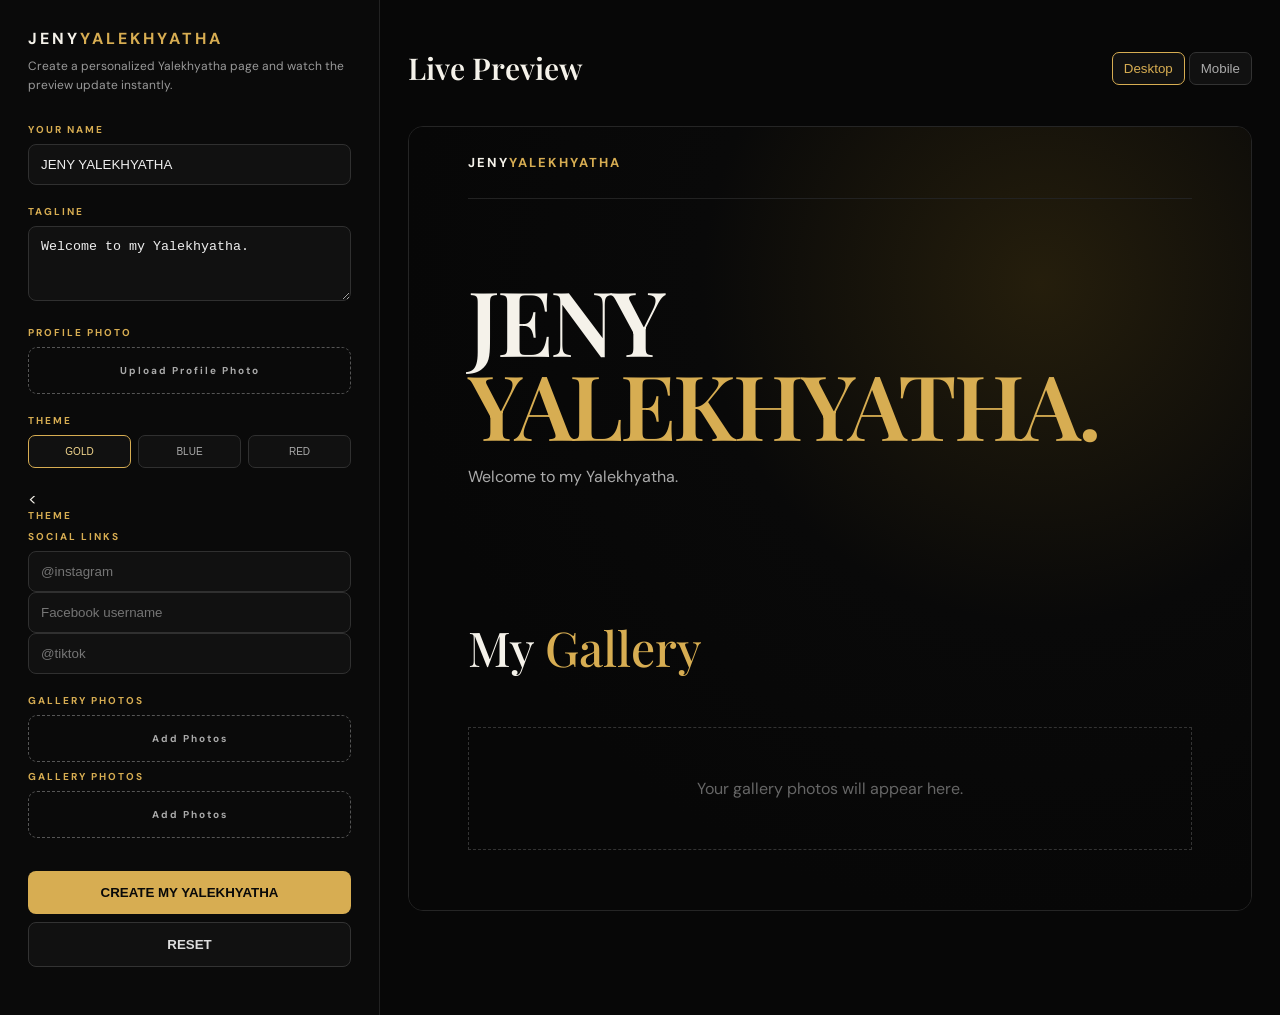
==== commit 59f4b87e: "Remove duplicate theme selection from customizer.html Removed duplicate theme selection section from" ====
--- a/customizer.html
+++ b/customizer.html
@@ -14,14 +14,6 @@
 <div class="group"><label>PROFILE PHOTO</label><label class="upload">Upload Profile Photo<input id="profile" type="file" accept="image/*"></label></div>
 <div class="group"><label>THEME</label><div class="themes"><button class="theme active" data-c="gold">GOLD</button><button class="theme" data-c="blue">BLUE</button><button class="theme" data-c="red">RED</button></div></div>
 <<div class="group"><label>THEME</label>
-<div class="themes">
-<button class="theme active" data-c="gold">GOLD</button>
-<button class="theme" data-c="blue">BLUE</button>
-<button class="theme" data-c="red">RED</button>
-</div>
-</div>
-
-<div class="group">
 <label>SOCIAL LINKS</label>
 
 <input id="instagram" placeholder="@instagram">
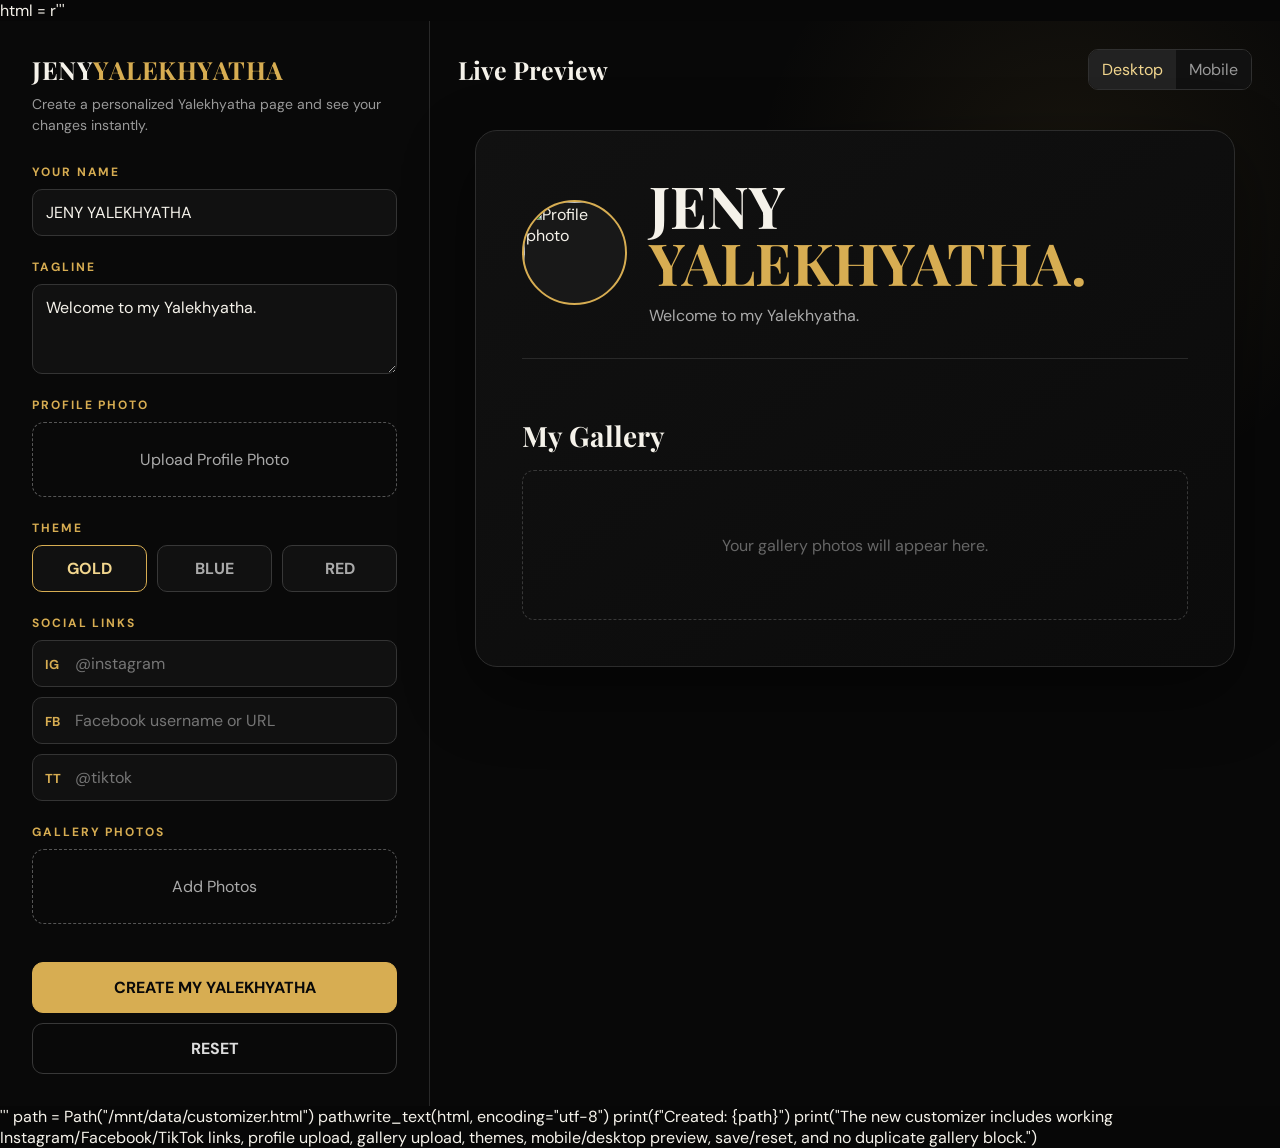
==== commit 03332349: "Revamp customizer with enhanced features The new customizer includes working Instagram/Facebook/TikT" ====
--- a/customizer.html
+++ b/customizer.html
@@ -1,39 +1,570 @@
-<!doctype html>
+html = r'''<!DOCTYPE html>
 <html lang="en">
 <head>
-<meta charset="utf-8"><meta name="viewport" content="width=device-width,initial-scale=1">
-<title>Yalekhyatha Creator</title>
-<style>
-@import url('https://fonts.googleapis.com/css2?family=DM+Sans:wght@400;500;700&family=Playfair+Display:wght@500;600;700&display=swap');
-:root{--bg:#070707;--panel:#101010;--line:#292929;--gold:#d7ad52;--gold2:#f2d68e;--text:#f5f2ea;--muted:#999}
-*{box-sizing:border-box}body{margin:0;background:var(--bg);color:var(--text);font-family:DM Sans,sans-serif}.app{min-height:100vh;display:grid;grid-template-columns:380px 1fr}.controls{padding:28px;background:#0a0a0a;border-right:1px solid #222;overflow:auto}.brand{font-weight:700;letter-spacing:3px}.brand span{color:var(--gold)}.sub{color:var(--muted);font-size:12px;line-height:1.6;margin:8px 0 28px}.group{margin:0 0 20px}label{display:block;color:var(--gold);font-size:10px;font-weight:700;letter-spacing:2px;margin-bottom:8px}input,textarea{width:100%;padding:12px;border:1px solid #303030;border-radius:8px;background:#111;color:#eee;outline:0}textarea{min-height:75px;resize:vertical}input:focus,textarea:focus{border-color:var(--gold)}.upload{border:1px dashed #555;border-radius:9px;padding:16px;text-align:center;color:#aaa;cursor:pointer}.upload input{display:none}.themes{display:grid;grid-template-columns:repeat(3,1fr);gap:7px}.theme{padding:10px 5px;border:1px solid #303030;background:#111;color:#aaa;border-radius:7px;font-size:10px}.theme.active{border-color:var(--gold);color:var(--gold2)}.thumbs{display:grid;grid-template-columns:repeat(3,1fr);gap:7px;margin-top:8px}.thumb{height:75px;position:relative}.thumb img{width:100%;height:100%;object-fit:cover;border-radius:6px}.thumb button{position:absolute;right:3px;top:3px;border:0;border-radius:50%;background:#000d;color:#fff;width:22px;height:22px}.primary,.secondary{width:100%;padding:14px;border-radius:8px;font-weight:700;cursor:pointer}.primary{border:0;background:var(--gold);color:#090909}.secondary{margin-top:8px;border:1px solid #333;background:#111;color:#ddd}.actions{margin-top:25px}.workspace{padding:28px;overflow:auto}.top{display:flex;justify-content:space-between;align-items:center;margin-bottom:18px}.top h1{font:600 30px 'Playfair Display',serif}.mode button{border:1px solid #333;background:#111;color:#aaa;padding:8px 11px;border-radius:7px}.mode .active{border-color:var(--gold);color:var(--gold)}.shell{max-width:1100px;margin:auto;border:1px solid #252525;border-radius:15px;overflow:hidden}.preview{min-height:720px;padding:0 7% 60px;background:radial-gradient(circle at 75% 20%,#251e0c,#090909 38%,#070707 72%)}.nav{height:72px;border-bottom:1px solid #222;display:flex;align-items:center;font-size:13px;font-weight:700;letter-spacing:2px}.nav span{color:var(--gold)}.hero{padding:80px 0 60px}.avatar{width:86px;height:86px;border-radius:50%;object-fit:cover;border:1px solid var(--gold);display:none;margin-bottom:22px}.hero h2{font:600 clamp(48px,8vw,90px)/.93 'Playfair Display',serif;margin:0;letter-spacing:-3px}.hero h2 span,.galleryTitle span{color:var(--gold)}.tag{color:#aaa;max-width:560px;line-height:1.8}.socials{display:flex;gap:8px;flex-wrap:wrap}.socials a{background:var(--gold);color:#090909;padding:11px 16px;text-decoration:none;font-size:11px;font-weight:700}.galleryTitle{font:500 48px 'Playfair Display',serif}.gallery{display:grid;grid-template-columns:repeat(3,1fr);gap:10px}.gallery img{width:100%;height:190px;object-fit:cover}.empty{grid-column:1/-1;border:1px dashed #333;padding:50px;text-align:center;color:#666}@media(max-width:850px){.app{grid-template-columns:1fr}.controls{border-right:0;border-bottom:1px solid #222}.gallery{grid-template-columns:1fr 1fr}}@media(max-width:560px){.gallery{grid-template-columns:1fr}.gallery img{height:250px}.workspace{padding:15px}}
-</style></head>
-<body><div class="app"><aside class="controls"><div class="brand">JENY<span>YALEKHYATHA</span></div><p class="sub">Create a personalized Yalekhyatha page and watch the preview update instantly.</p>
-<div class="group"><label>YOUR NAME</label><input id="name" value="JENY YALEKHYATHA"></div>
-<div class="group"><label>TAGLINE</label><textarea id="tagline">Welcome to my Yalekhyatha.</textarea></div>
-<div class="group"><label>PROFILE PHOTO</label><label class="upload">Upload Profile Photo<input id="profile" type="file" accept="image/*"></label></div>
-<div class="group"><label>THEME</label><div class="themes"><button class="theme active" data-c="gold">GOLD</button><button class="theme" data-c="blue">BLUE</button><button class="theme" data-c="red">RED</button></div></div>
-<<div class="group"><label>THEME</label>
-<label>SOCIAL LINKS</label>
-
-<input id="instagram" placeholder="@instagram">
-<input id="facebook" placeholder="Facebook username">
-<input id="tiktok" placeholder="@tiktok">
-
+  <meta charset="UTF-8">
+  <meta name="viewport" content="width=device-width, initial-scale=1.0">
+  <title>Yalekhyatha Customizer</title>
+  <style>
+    @import url('https://fonts.googleapis.com/css2?family=DM+Sans:wght@400;500;600;700&family=Playfair+Display:wght@500;600;700&display=swap');
+
+    :root{
+      --bg:#070707;
+      --panel:#101010;
+      --panel2:#151515;
+      --line:#292929;
+      --gold:#d7ad52;
+      --gold2:#f2d68e;
+      --text:#f5f2ea;
+      --muted:#999;
+      --danger:#d96b6b;
+    }
+
+    *{box-sizing:border-box}
+    html,body{margin:0;min-height:100%;background:var(--bg);color:var(--text);font-family:"DM Sans",sans-serif}
+    button,input,textarea{font:inherit}
+    button{cursor:pointer}
+
+    .app{
+      min-height:100vh;
+      display:grid;
+      grid-template-columns:minmax(320px,430px) 1fr;
+    }
+
+    aside{
+      border-right:1px solid var(--line);
+      padding:32px;
+      background:#090909;
+      overflow:auto;
+    }
+
+    .brand{
+      font-family:"Playfair Display",serif;
+      font-size:25px;
+      font-weight:700;
+      letter-spacing:.02em;
+      margin-bottom:8px;
+    }
+    .brand span{color:var(--gold)}
+    .sub{color:var(--muted);font-size:14px;line-height:1.5;margin:0 0 28px}
+
+    .group{margin-bottom:23px}
+    .group > label:first-child,
+    .section-title{
+      display:block;
+      color:var(--gold);
+      font-size:12px;
+      font-weight:700;
+      letter-spacing:.16em;
+      margin-bottom:9px;
+    }
+
+    input,textarea,select{
+      width:100%;
+      border:1px solid #343434;
+      border-radius:10px;
+      background:#111;
+      color:var(--text);
+      padding:12px 13px;
+      outline:none;
+      transition:.2s;
+    }
+    input:focus,textarea:focus,select:focus{border-color:var(--gold)}
+    textarea{min-height:90px;resize:vertical}
+
+    .upload{
+      display:flex;
+      align-items:center;
+      justify-content:center;
+      min-height:75px;
+      border:1px dashed #555;
+      border-radius:12px;
+      color:#aaa;
+      text-align:center;
+      padding:14px;
+      cursor:pointer;
+    }
+    .upload:hover{border-color:var(--gold);color:var(--gold2)}
+    .upload input{display:none}
+
+    .themes{display:grid;grid-template-columns:repeat(3,1fr);gap:10px}
+    .theme{
+      border:1px solid #383838;
+      border-radius:10px;
+      padding:12px 8px;
+      background:#111;
+      color:#aaa;
+      font-weight:700;
+    }
+    .theme.active{border-color:var(--gold);color:var(--gold2)}
+
+    .social-row{position:relative;margin-bottom:10px}
+    .social-row input{padding-left:42px}
+    .social-icon{
+      position:absolute;left:13px;top:50%;transform:translateY(-50%);
+      color:var(--gold);font-weight:700;font-size:13px;pointer-events:none;
+    }
+
+    .gallery-preview{
+      display:grid;
+      grid-template-columns:repeat(3,1fr);
+      gap:8px;
+      margin-top:10px;
+    }
+    .gallery-preview img{
+      width:100%;aspect-ratio:1;object-fit:cover;border-radius:8px;border:1px solid #292929;
+    }
+
+    .actions{display:grid;gap:10px;margin-top:28px}
+    .primary,.secondary{
+      width:100%;padding:14px;border-radius:11px;font-weight:700;border:1px solid;
+    }
+    .primary{background:var(--gold);color:#090909;border-color:var(--gold)}
+    .primary:hover{background:var(--gold2)}
+    .secondary{background:transparent;color:#ddd;border-color:#383838}
+    .secondary:hover{border-color:#666}
+
+    main{
+      min-width:0;
+      padding:28px;
+      background:radial-gradient(circle at 75% 15%,rgba(215,173,82,.08),transparent 28%),#080808;
+    }
+
+    .topbar{
+      display:flex;justify-content:space-between;align-items:center;gap:20px;margin-bottom:20px;
+    }
+    h1{font-family:"Playfair Display",serif;font-size:25px;margin:0}
+    .mode{display:flex;border:1px solid #303030;border-radius:10px;overflow:hidden}
+    .mode button{
+      border:0;background:#111;color:#999;padding:9px 13px;
+    }
+    .mode button.active{background:#222;color:var(--gold2)}
+
+    .preview-shell{
+      min-height:calc(100vh - 95px);
+      display:flex;align-items:flex-start;justify-content:center;
+      padding:20px 0 40px;
+    }
+
+    .profile{
+      width:min(760px,100%);
+      background:linear-gradient(145deg,#111,#0b0b0b);
+      border:1px solid #2c2c2c;
+      border-radius:22px;
+      padding:46px;
+      box-shadow:0 25px 70px rgba(0,0,0,.45);
+    }
+
+    .hero{
+      display:flex;align-items:center;gap:22px;
+      padding-bottom:30px;border-bottom:1px solid #292929;
+    }
+    .avatar{
+      width:105px;height:105px;flex:0 0 105px;border-radius:50%;
+      border:2px solid var(--gold);object-fit:cover;background:#181818;
+    }
+    .name{
+      font-family:"Playfair Display",serif;font-size:clamp(34px,5vw,58px);
+      line-height:.98;margin:0;color:var(--text);word-break:break-word;
+    }
+    .name span{color:var(--gold)}
+    .tagline{color:#aaa;margin:12px 0 0;line-height:1.6;white-space:pre-wrap}
+
+    .socials{display:flex;flex-wrap:wrap;gap:10px;margin:24px 0 34px}
+    .socials a{
+      text-decoration:none;color:#111;background:var(--gold);
+      padding:10px 15px;border-radius:9px;font-size:13px;font-weight:700;
+      transition:.2s;
+    }
+    .socials a:hover{background:var(--gold2);transform:translateY(-1px)}
+    .socials a.hidden{display:none}
+
+    .gallery-title{
+      font-family:"Playfair Display",serif;font-size:28px;margin:0 0 16px;
+    }
+    .gallery{
+      display:grid;grid-template-columns:repeat(3,1fr);gap:12px;
+    }
+    .gallery img{
+      width:100%;aspect-ratio:1;object-fit:cover;border-radius:12px;border:1px solid #292929;
+      background:#151515;
+    }
+    .empty-gallery{
+      grid-column:1/-1;border:1px dashed #383838;border-radius:12px;
+      min-height:150px;display:flex;align-items:center;justify-content:center;
+      color:#666;
+    }
+
+    .toast{
+      position:fixed;right:22px;bottom:22px;
+      background:#171717;border:1px solid #383838;color:#eee;
+      padding:12px 16px;border-radius:10px;opacity:0;transform:translateY(10px);
+      pointer-events:none;transition:.25s;z-index:20;
+    }
+    .toast.show{opacity:1;transform:translateY(0)}
+
+    @media(max-width:900px){
+      .app{grid-template-columns:1fr}
+      aside{border-right:0;border-bottom:1px solid var(--line)}
+      main{padding:20px}
+      .preview-shell{min-height:auto}
+    }
+    @media(max-width:560px){
+      aside{padding:22px}
+      main{padding:14px}
+      .profile{padding:25px;border-radius:16px}
+      .hero{align-items:flex-start}
+      .avatar{width:80px;height:80px;flex-basis:80px}
+      .gallery{grid-template-columns:repeat(2,1fr)}
+      .gallery-preview{grid-template-columns:repeat(4,1fr)}
+    }
+  </style>
+</head>
+
+<body>
+<div class="app">
+  <aside>
+    <div class="brand">JENY<span>YALEKHYATHA</span></div>
+    <p class="sub">Create a personalized Yalekhyatha page and see your changes instantly.</p>
+
+    <div class="group">
+      <label for="name">YOUR NAME</label>
+      <input id="name" value="JENY YALEKHYATHA" autocomplete="off">
+    </div>
+
+    <div class="group">
+      <label for="tagline">TAGLINE</label>
+      <textarea id="tagline">Welcome to my Yalekhyatha.</textarea>
+    </div>
+
+    <div class="group">
+      <label>PROFILE PHOTO</label>
+      <label class="upload">
+        <span id="profileLabel">Upload Profile Photo</span>
+        <input id="profile" type="file" accept="image/*">
+      </label>
+    </div>
+
+    <div class="group">
+      <label>THEME</label>
+      <div class="themes">
+        <button class="theme active" data-theme="gold">GOLD</button>
+        <button class="theme" data-theme="blue">BLUE</button>
+        <button class="theme" data-theme="red">RED</button>
+      </div>
+    </div>
+
+    <div class="group">
+      <label>SOCIAL LINKS</label>
+
+      <div class="social-row">
+        <span class="social-icon">IG</span>
+        <input id="instagram" placeholder="@instagram" autocomplete="off">
+      </div>
+
+      <div class="social-row">
+        <span class="social-icon">FB</span>
+        <input id="facebook" placeholder="Facebook username or URL" autocomplete="off">
+      </div>
+
+      <div class="social-row">
+        <span class="social-icon">TT</span>
+        <input id="tiktok" placeholder="@tiktok" autocomplete="off">
+      </div>
+    </div>
+
+    <div class="group">
+      <label>GALLERY PHOTOS</label>
+      <label class="upload">
+        <span>Add Photos</span>
+        <input id="photos" type="file" accept="image/*" multiple>
+      </label>
+      <div id="galleryPreview" class="gallery-preview"></div>
+    </div>
+
+    <div class="actions">
+      <button class="primary" id="create">CREATE MY YALEKHYATHA</button>
+      <button class="secondary" id="reset">RESET</button>
+    </div>
+  </aside>
+
+  <main>
+    <div class="topbar">
+      <h1>Live Preview</h1>
+      <div class="mode">
+        <button id="desktop" class="active">Desktop</button>
+        <button id="phone">Mobile</button>
+      </div>
+    </div>
+
+    <div class="preview-shell">
+      <section class="profile" id="profileCard">
+        <div class="hero">
+          <img id="previewAvatar" class="avatar" alt="Profile photo">
+          <div>
+            <h2 id="previewName" class="name">JENY <span>YALEKHYATHA.</span></h2>
+            <p id="previewTagline" class="tagline">Welcome to my Yalekhyatha.</p>
+          </div>
+        </div>
+
+        <nav class="socials" aria-label="Social links">
+          <a id="instagramLink" class="hidden" target="_blank" rel="noopener noreferrer">Instagram</a>
+          <a id="facebookLink" class="hidden" target="_blank" rel="noopener noreferrer">Facebook</a>
+          <a id="tiktokLink" class="hidden" target="_blank" rel="noopener noreferrer">TikTok</a>
+        </nav>
+
+        <h3 class="gallery-title">My Gallery</h3>
+        <div id="gallery" class="gallery">
+          <div class="empty-gallery">Your gallery photos will appear here.</div>
+        </div>
+      </section>
+    </div>
+  </main>
 </div>
 
-<div class="group">
-<label>GALLERY PHOTOS</label>
-<label class="upload">
-Add Photos
-<input id="photos" type="file" accept="image/*" multiple>
-</label>
-<div class="group"><label>GALLERY PHOTOS</label><label class="upload">Add Photos<input id="photos" type="file" accept="image/*" multiple></label><div class="thumbs" id="thumbs"></div></div>
-<div class="actions"><button class="primary" id="create">CREATE MY YALEKHYATHA</button><button class="secondary" id="reset">RESET</button></div></aside>
-<main class="workspace"><div class="top"><h1>Live Preview</h1><div class="mode"><button id="desk" class="active">Desktop</button> <button id="phone">Mobile</button></div></div><div class="shell" id="shell"><div class="preview" id="preview"><div class="nav" id="nav">JENY <span>YALEKHYATHA</span></div><section class="hero"><img id="avatar" class="avatar"><h2 id="title">JENY<br><span>YALEKHYATHA.</span></h2><p class="tag" id="tag">Welcome to my Yalekhyatha.</p><div class="socials" id="socials"></div></section><h3 class="galleryTitle">My <span>Gallery</span></h3><div class="gallery" id="gallery"><div class="empty">Your gallery photos will appear here.</div></div></div></div></main></div>
+<div id="toast" class="toast"></div>
+
 <script>
-const $=id=>document.getElementById(id);let profile='',photos=[],accent='#d7ad52',light='#f2d68e';
-function fileData(f,cb){const r=new FileReader();r.onload=()=>cb(r.result);r.readAsDataURL(f)}
-function render(){document.documentElement.style.setProperty('--gold',accent);document.documentElement.style.setProperty('--gold2',light);let n=($('name').value||'YOUR NAME').trim().split(/\s+/),first=n.shift()||'YOUR',last=n.join(' ')||'YALEKHYATHA';$('title').innerHTML=first+'<br><span>'+last+'.</span>';$('nav').innerHTML=first+' <span>'+last+'</span>';$('tag').textContent=$('tagline').value||'Welcome to my Yalekhyatha.';if(profile){$('avatar').src=profile;$('avatar').style.display='block'}else $('avatar').style.display='none';let links=[];[['instagram','Instagram'],['facebook','Facebook'],['tiktok','TikTok']].forEach(x=>{if($(x[0]).value.trim())links.push('<a href="#">'+x[1]+'</a>')});$('socials').innerHTML=links.join('');$('gallery').innerHTML=photos.length?photos.map(p=>'<img src="'+p+'">').join(''):'<div class="empty">Your gallery photos will appear here.</div>';$('thumbs').innerHTML=photos.map((p,i)=>'<div class="thumb"><img src="'+p+'"><button onclick="del('+i+')">×</button></div>').join('')}
-window.del=i=>{photos.splice(i,1);render()};['name','tagline','instagram','facebook','tiktok'].forEach(id=>$(id).addEventListener('input',render));$('profile').onchange=e=>{if(e.target.files[0])fileData(e.target.files[0],d=>{profile=d;render()})};$('photos').onchange=e=>{[...e.target.files].forEach(f=>fileData(f,d=>{photos.push(d);render()}));e.target.value=''};document.querySelectorAll('.theme').forEach(b=>b.onclick=()=>{document.querySelectorAll('.theme').forEach(x=>x.classList.remove('active'));b.classList.add('active');let c=b.dataset.c;accent=c==='blue'?'#65aef5':c==='red'?'#d85b5b':'#d7ad52';light=c==='blue'?'#a8d4ff':c==='red'?'#ff9b9b':'#f2d68e';render()});$('phone').onclick=()=>{$('shell').style.maxWidth='390px';$('phone').classList.add('active');$('desk').classList.remove('active')};$('desk').onclick=()=>{$('shell').style.maxWidth='1100px';$('desk').classList.add('active');$('phone').classList.remove('active')};$('reset').onclick=()=>{location.reload()};$('create').onclick=()=>{let name=$('name').value||'Yalekhyatha',html='<!doctype html><html><head><meta name="viewport" content="width=device-width,initial-scale=1"><title>'+name+'</title><style>body{margin:0;background:#070707;color:#f5f2ea;font-family:Arial,sans-serif}main{min-height:100vh;padding:0 8% 60px;background:radial-gradient(circle at 75% 20%,#251e0c,#090909 40%,#070707 75%)}nav{height:75px;border-bottom:1px solid #222;display:flex;align-items:center;font-weight:700;letter-spacing:2px}nav span,h1 span,h2 span{color:'+accent+'}.hero{padding:85px 0 65px}h1{font:600 clamp(50px,9vw,105px)/.93 Georgia,serif;letter-spacing:-3px}p{color:#aaa;line-height:1.8;max-width:600px}.socials{display:flex;gap:8px}.socials a{background:'+accent+';color:#080808;padding:12px 17px;text-decoration:none;font-weight:700;font-size:12px}.avatar{width:90px;height:90px;border-radius:50%;object-fit:cover;border:1px solid '+accent+'}h2{font:500 55px Georgia,serif}.gallery{display:grid;grid-template-columns:repeat(3,1fr);gap:12px}.gallery img{width:100%;height:250px;object-fit:cover}@media(max-width:700px){.gallery{grid-template-columns:1fr}.gallery img{height:300px}}</style></head><body><main><nav>'+name+'</nav><section class="hero">'+(profile?'<img class="avatar" src="'+profile+'">':'')+'<h1>'+name.replace(/\s+/,'<br><span>')+'</span></h1><p>'+($('tagline').value||'Welcome to my Yalekhyatha.')+'</p><div class="socials">'+$('socials').innerHTML+'</div></section><h2>My <span>Gallery</span></h2><div class="gallery">'+photos.map(p=>'<img src="'+p+'">').join('')+'</div></main></body></html>';let a=document.createElement('a');a.href=URL.createObjectURL(new Blob([html],{type:'text/html'}));a.download=name.toLowerCase().replace(/[^a-z0-9]+/g,'-')+'.html';a.click()};render();
-</script></body></html>
+  const $ = id => document.getElementById(id);
+
+  const defaults = {
+    name: "JENY YALEKHYATHA",
+    tagline: "Welcome to my Yalekhyatha.",
+    instagram: "",
+    facebook: "",
+    tiktok: ""
+  };
+
+  let profileImage = "";
+  let galleryImages = [];
+  let currentTheme = "gold";
+
+  const themes = {
+    gold: { accent:"#d7ad52", light:"#f2d68e" },
+    blue: { accent:"#5aa9e6", light:"#9ed6ff" },
+    red:  { accent:"#d95c5c", light:"#ff9b9b" }
+  };
+
+  function cleanUsername(value) {
+    return value.trim().replace(/^@/, "");
+  }
+
+  function makeSocialUrl(type, raw) {
+    const value = raw.trim();
+    if (!value) return "";
+
+    // Full URLs are used exactly as entered.
+    if (/^https?:\\/\\//i.test(value)) return value;
+
+    const username = cleanUsername(value);
+
+    if (type === "instagram") return "https://www.instagram.com/" + encodeURIComponent(username) + "/";
+    if (type === "facebook") return "https://www.facebook.com/" + encodeURIComponent(username);
+    if (type === "tiktok") return "https://www.tiktok.com/@" + encodeURIComponent(username);
+
+    return "";
+  }
+
+  function updatePreview() {
+    const name = $("name").value.trim() || defaults.name;
+    $("previewName").innerHTML = escapeHtml(name).replace(/\\s+([^\\s]+)$/, ' <span>$1</span>');
+    $("previewTagline").textContent = $("tagline").value.trim() || defaults.tagline;
+
+    if (profileImage) {
+      $("previewAvatar").src = profileImage;
+    } else {
+      $("previewAvatar").removeAttribute("src");
+      $("previewAvatar").style.background = "#181818";
+    }
+
+    setSocial("instagram", $("instagram").value);
+    setSocial("facebook", $("facebook").value);
+    setSocial("tiktok", $("tiktok").value);
+
+    renderGallery();
+  }
+
+  function setSocial(type, raw) {
+    const link = $(type + "Link");
+    const url = makeSocialUrl(type, raw);
+
+    if (!url) {
+      link.classList.add("hidden");
+      link.removeAttribute("href");
+      return;
+    }
+
+    link.classList.remove("hidden");
+    link.href = url;
+  }
+
+  function renderGallery() {
+    const gallery = $("gallery");
+    const small = $("galleryPreview");
+    gallery.innerHTML = "";
+    small.innerHTML = "";
+
+    if (!galleryImages.length) {
+      gallery.innerHTML = '<div class="empty-gallery">Your gallery photos will appear here.</div>';
+      return;
+    }
+
+    galleryImages.forEach((src, index) => {
+      const img = document.createElement("img");
+      img.src = src;
+      img.alt = "Gallery photo " + (index + 1);
+      gallery.appendChild(img);
+
+      const mini = img.cloneNode();
+      small.appendChild(mini);
+    });
+  }
+
+  function readFile(file, callback) {
+    const reader = new FileReader();
+    reader.onload = () => callback(reader.result);
+    reader.readAsDataURL(file);
+  }
+
+  $("profile").addEventListener("change", event => {
+    const file = event.target.files[0];
+    if (!file) return;
+    readFile(file, result => {
+      profileImage = result;
+      $("profileLabel").textContent = file.name;
+      updatePreview();
+    });
+  });
+
+  $("photos").addEventListener("change", event => {
+    galleryImages = [];
+    const files = Array.from(event.target.files || []).slice(0, 12);
+
+    let loaded = 0;
+    if (!files.length) {
+      updatePreview();
+      return;
+    }
+
+    files.forEach(file => {
+      readFile(file, result => {
+        galleryImages.push(result);
+        loaded++;
+        if (loaded === files.length) updatePreview();
+      });
+    });
+  });
+
+  ["name","tagline","instagram","facebook","tiktok"].forEach(id => {
+    $(id).addEventListener("input", updatePreview);
+  });
+
+  document.querySelectorAll(".theme").forEach(button => {
+    button.addEventListener("click", () => {
+      document.querySelectorAll(".theme").forEach(b => b.classList.remove("active"));
+      button.classList.add("active");
+      currentTheme = button.dataset.theme;
+      const t = themes[currentTheme];
+      document.documentElement.style.setProperty("--gold", t.accent);
+      document.documentElement.style.setProperty("--gold2", t.light);
+    });
+  });
+
+  $("desktop").addEventListener("click", () => {
+    $("desktop").classList.add("active");
+    $("phone").classList.remove("active");
+    $("profileCard").style.maxWidth = "760px";
+  });
+
+  $("phone").addEventListener("click", () => {
+    $("phone").classList.add("active");
+    $("desktop").classList.remove("active");
+    $("profileCard").style.maxWidth = "390px";
+  });
+
+  $("create").addEventListener("click", () => {
+    const instagram = makeSocialUrl("instagram", $("instagram").value);
+    const facebook = makeSocialUrl("facebook", $("facebook").value);
+    const tiktok = makeSocialUrl("tiktok", $("tiktok").value);
+
+    const profile = {
+      name: $("name").value.trim(),
+      tagline: $("tagline").value.trim(),
+      theme: currentTheme,
+      instagram,
+      facebook,
+      tiktok,
+      profileImage,
+      galleryImages
+    };
+
+    localStorage.setItem("yalekhyathaProfile", JSON.stringify(profile));
+    showToast("Yalekhyatha saved successfully!");
+  });
+
+  $("reset").addEventListener("click", () => {
+    $("name").value = defaults.name;
+    $("tagline").value = defaults.tagline;
+    $("instagram").value = "";
+    $("facebook").value = "";
+    $("tiktok").value = "";
+    $("profile").value = "";
+    $("photos").value = "";
+    profileImage = "";
+    galleryImages = [];
+
+    document.querySelectorAll(".theme").forEach(b => b.classList.remove("active"));
+    document.querySelector('[data-theme="gold"]').classList.add("active");
+    currentTheme = "gold";
+    document.documentElement.style.setProperty("--gold", themes.gold.accent);
+    document.documentElement.style.setProperty("--gold2", themes.gold.light);
+
+    updatePreview();
+    showToast("Customizer reset.");
+  });
+
+  function showToast(message) {
+    const toast = $("toast");
+    toast.textContent = message;
+    toast.classList.add("show");
+    clearTimeout(window.__toast);
+    window.__toast = setTimeout(() => toast.classList.remove("show"), 2200);
+  }
+
+  function escapeHtml(text) {
+    return text.replace(/[&<>"']/g, char => ({
+      "&":"&amp;", "<":"&lt;", ">":"&gt;", '"':"&quot;", "'":"&#039;"
+    }[char]));
+  }
+
+  // Load saved settings, if available.
+  try {
+    const saved = JSON.parse(localStorage.getItem("yalekhyathaProfile") || "null");
+    if (saved) {
+      $("name").value = saved.name || defaults.name;
+      $("tagline").value = saved.tagline || defaults.tagline;
+      $("instagram").value = saved.instagram || "";
+      $("facebook").value = saved.facebook || "";
+      $("tiktok").value = saved.tiktok || "";
+      profileImage = saved.profileImage || "";
+      galleryImages = Array.isArray(saved.galleryImages) ? saved.galleryImages : [];
+      if (themes[saved.theme]) {
+        currentTheme = saved.theme;
+        document.querySelectorAll(".theme").forEach(b => b.classList.toggle("active", b.dataset.theme === currentTheme));
+        document.documentElement.style.setProperty("--gold", themes[currentTheme].accent);
+        document.documentElement.style.setProperty("--gold2", themes[currentTheme].light);
+      }
+    }
+  } catch (e) {
+    console.warn("Could not load saved profile.", e);
+  }
+
+  updatePreview();
+</script>
+</body>
+</html>
+'''
+
+path = Path("/mnt/data/customizer.html")
+path.write_text(html, encoding="utf-8")
+print(f"Created: {path}")
+print("The new customizer includes working Instagram/Facebook/TikTok links, profile upload, gallery upload, themes, mobile/desktop preview, save/reset, and no duplicate gallery block.")
